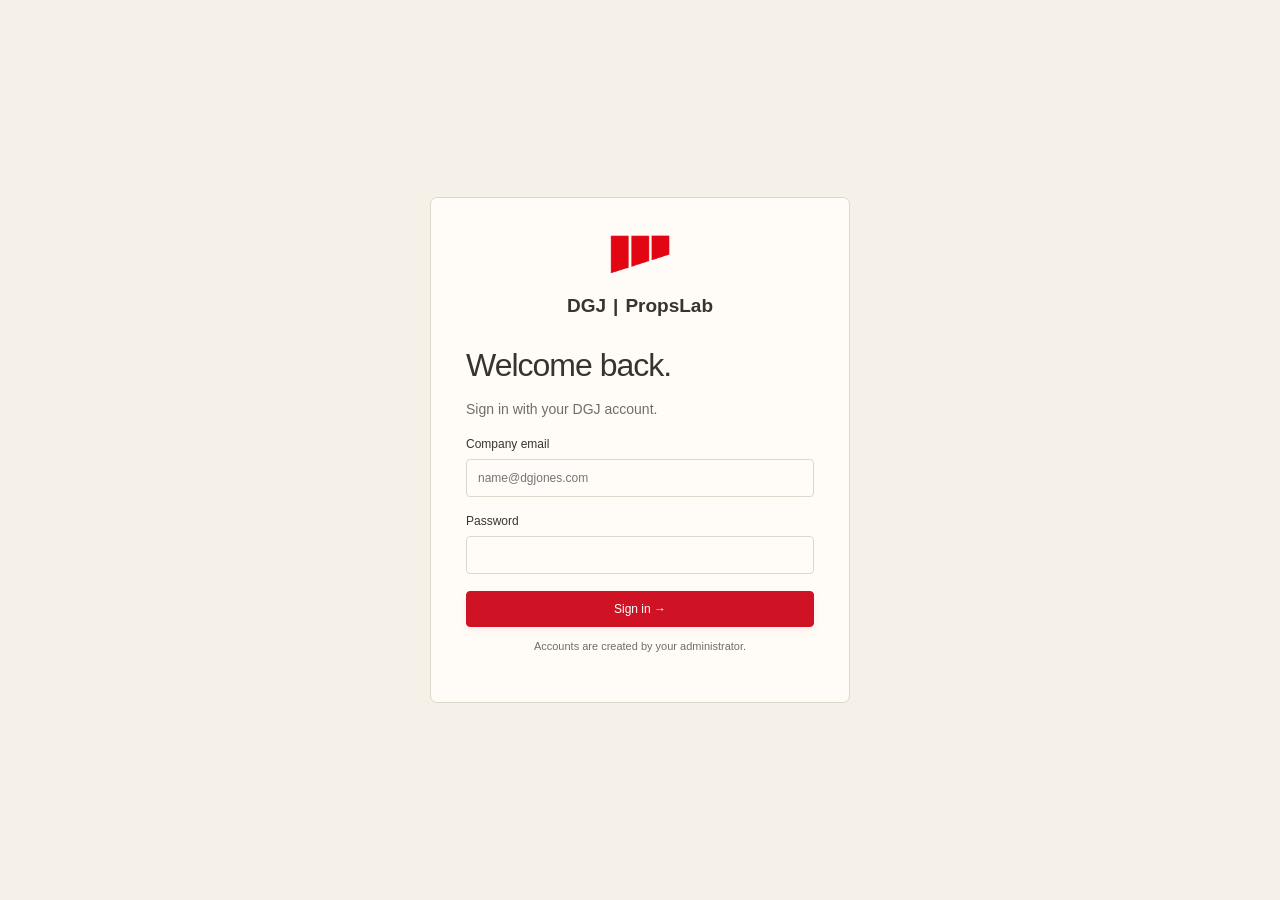
==== index.html @ 87fe44b6 "Add files via upload" ====
<!doctype html><html lang="en"><meta charset="utf-8"><meta name="description" content="PropsLab — DGJ proposal workspace interface prototype."><meta name="viewport" content="width=device-width,initial-scale=1"><link rel="icon" type="image/png" href="dgj-favicon.png?v=20261105"><title>PropsLab | DGJ Labs</title><link rel="stylesheet" href="style.css?v=20261115-r19">
<link rel="stylesheet" href="journey.css?v=20261115-r19">
<div id="auth"></div><div class="shell" hidden><aside class="sidebar"><div class="sidebar-logo"><img src="assets/dgj-emblem.png" alt="DG Jones & Partners"></div><div class="brand"><div class="brand-title"><b>DGJ</b><span class="brand-divider" aria-hidden="true">|</span><span>PropsLab</span></div></div><div class="navlabel">WORKSPACE</div><nav id="nav"></nav><div class="asidefoot"><div class="note">Built around your expertise.<br>Shaped for every opportunity.</div><div style="margin-top:25px"><span class="avatar"></span><br><small style="margin-left:46px">Proposal Manager</small></div></div></aside><div><header class="top"><span class="crumb">DGJ Labs <span style="padding:0 12px">/</span> <b id="crumb">Workspace</b></span><span class="prototype">INTERACTIVE PROTOTYPE <span class="pill" style="margin-left:15px">Sample workspace</span></span></header><main id="main"></main></div></div><dialog id="modal"></dialog><div class="toast" id="toast" role="status"></div>
<script src="app.js?v=20261115-r19"></script><script src="live.js?v=20261115-r19"></script><script src="workflow.js?v=20261115-r19"></script><script src="journey.js?v=20261115-r19"></script><script src="human-flow.js?v=20261115-r19"></script><script src="library-bd.js?v=20261115-r19"></script><script src="decisions.js?v=20261115-r19"></script><script src="flow-codes.js?v=20261115-r19"></script><script src="chat-files.js?v=20261115-r19"></script><script src="flow-layout.js?v=20261115-r19"></script><script src="workspace-r11.js?v=20261115-r19"></script><script src="dashboard-r13.js?v=20261115-r19"></script><script src="simplified-r14.js?v=20261115-r19"></script><script src="ai-connected.js?v=20261115-r19"></script></html>
---- style.css ----
:root{--red:#8c3036;--ink:#302d2a;--muted:#827c73;--paper:#f6f4ef;--line:#e6e1d8;--green:#487666}*{box-sizing:border-box}body{margin:0;font:14px Arial,sans-serif;color:var(--ink);background:var(--paper)}button,input,select,textarea{font:inherit}button{cursor:pointer;border:1px solid var(--line);background:white;color:inherit;border-radius:7px;padding:11px 16px}button:hover{border-color:var(--red)}button:focus-visible,input:focus-visible{outline:2px solid var(--red)}.primary{background:var(--red);color:white;border-color:var(--red)}.shell{display:grid;grid-template-columns:230px 1fr;min-height:100vh}aside{background:#ece8de;padding:30px 20px;display:flex;flex-direction:column;border-right:1px solid #ded8cc}.brand{font:italic 34px Georgia;color:var(--red);letter-spacing:-1.5px}.brand small{display:block;font:10px Arial;letter-spacing:3px;margin:10px 0 35px;color:#756c61}.navlabel{font-size:10px;letter-spacing:1.8px;color:var(--muted);margin:24px 12px 12px}nav button{display:block;border:0;background:transparent;width:100%;text-align:left;margin:4px 0;color:#6c665e;padding:13px 12px}nav button.active{background:#fffaf4;color:var(--red);font-weight:bold;box-shadow:0 2px 8px #302d2a05}.ico{display:inline-block;width:26px;font-size:17px}.asidefoot{margin-top:auto;padding:25px 10px 0;color:#786f64;font-size:12px}.avatar{display:inline-grid;place-items:center;border-radius:50%;width:34px;height:34px;background:#d9cebd;color:#655845;margin-right:8px}.top{height:76px;border-bottom:1px solid var(--line);display:flex;align-items:center;justify-content:space-between;padding:0 40px;background:#faf9f6}.crumb{color:var(--muted);font-size:12px}.pill{display:inline-block;padding:6px 9px;border-radius:5px;font-size:11px;background:#eee9de;color:#746854}.pill.green{background:#e6efe9;color:var(--green)}.pill.red{background:#f6e9e8;color:var(--red)}main{padding:35px 40px;max-width:1600px;margin:auto}.heading{display:flex;justify-content:space-between;align-items:center;margin-bottom:25px;gap:20px}h1{font:34px Georgia;margin:0 0 10px}h2{font:23px Georgia;margin:0 0 12px}h3{font-size:14px;margin:0 0 12px}p{line-height:1.6;color:var(--muted)}.eyebrow{font-size:10px;letter-spacing:2px;color:var(--red);font-weight:bold;margin-bottom:12px}.hero{background:#e9e2d4;display:flex;justify-content:space-between;align-items:center;padding:30px 35px;border-radius:10px;margin-bottom:25px;overflow:hidden}.hero h2{font-size:29px;max-width:460px}.hero p{margin-bottom:0;max-width:480px}.art{width:180px;height:135px;position:relative;transform:rotate(-9deg);margin:0 25px}.art:before,.art:after{content:'';position:absolute;background:#faf8f2;width:100px;height:130px;box-shadow:5px 6px 0 #d6cbbb;border-radius:3px;left:25px;top:0}.art:after{background:repeating-linear-gradient(#faf8f2 0 16px,#c8bfb0 17px 18px);transform:rotate(16deg);left:60px;top:15px;border:16px solid #faf8f2;border-top:25px solid var(--red)}.stats{display:grid;grid-template-columns:repeat(4,1fr);gap:16px;margin-bottom:28px}.card{background:#fff;border:1px solid var(--line);border-radius:9px;padding:23px}.stat span{font-size:12px;color:var(--muted)}.stat strong{display:block;font:32px Georgia;margin:12px 0 8px}.stat small{font-size:11px;color:var(--muted)}.row{display:flex;align-items:center;justify-content:space-between;gap:12px}.grid{display:grid;grid-template-columns:2fr 1fr;gap:23px}.muted{color:var(--muted)}.toolbar{display:flex;gap:10px;align-items:center;margin:20px 0}input,select,textarea{padding:11px;border:1px solid var(--line);border-radius:6px;background:white;color:var(--ink)}input[type=search]{min-width:240px}table{border-collapse:collapse;width:100%;text-align:left}th{font-size:10px;letter-spacing:1px;color:var(--muted);font-weight:normal;background:#faf9f6}td,th{padding:17px 13px;border-bottom:1px solid var(--line)}td{font-size:12px}td strong{display:block;font-size:13px;margin-bottom:5px}.link{border:0;background:none;padding:3px;color:var(--red)}.bar{height:5px;background:#eee9e2;border-radius:5px;margin-top:8px}.bar i{display:block;background:var(--red);height:100%;border-radius:5px}.deadline{border-bottom:1px solid var(--line);padding:18px 0}.date{font:24px Georgia;color:var(--red);float:left;margin-right:16px}.date small{display:block;font:9px Arial;letter-spacing:1px;margin-top:4px}.deadline strong{font-size:12px}.deadline p{font-size:11px;margin:5px 0}.steps{display:flex;gap:6px;margin:0 0 25px;flex-wrap:wrap}.steps button{font-size:11px;padding:10px 12px;background:transparent}.steps button.active{background:var(--red);color:white;border-color:var(--red)}.formgrid{display:grid;grid-template-columns:1fr 1fr;gap:22px}label{display:block;font-size:12px;margin-bottom:8px}label input,label select{width:100%;display:block;margin-top:9px}.bottom{display:flex;justify-content:space-between;margin-top:25px}.upload{padding:40px;text-align:center;border:1px dashed #bdb2a1;border-radius:8px;background:#faf8f3;margin:20px 0}.builder{display:grid;grid-template-columns:190px 1fr 260px;gap:16px}.sections button{width:100%;text-align:left;margin-bottom:7px;border:0;font-size:12px;background:transparent}.sections button.active{background:#f1e8df;color:var(--red)}textarea{width:100%;resize:vertical;line-height:1.9;min-height:360px;border:0;font:15px/1.9 Georgia}.note{padding:13px;background:#f7f3ec;border-radius:6px;font-size:12px;line-height:1.7;margin:12px 0}.check{display:flex;gap:10px;align-items:center;padding:16px 0;border-bottom:1px solid var(--line)}dialog{border:1px solid var(--line);border-radius:10px;max-width:620px;width:90%;padding:30px}dialog::backdrop{background:#302d2a65}.toast{position:fixed;left:50%;top:24px;transform:translateX(-50%);background:#302d2a;color:white;padding:14px 24px;border-radius:8px;z-index:10;display:none}.prototype{font-size:10px;color:#8a8176;letter-spacing:1px}.empty{padding:30px;text-align:center}.file{color:var(--red)}@media(max-width:1100px){.builder{grid-template-columns:160px 1fr}.builder>.card:last-child{grid-column:1/-1}.grid{grid-template-columns:1fr}.stats{gap:8px}.card{padding:18px}}@media(max-width:750px){.shell{grid-template-columns:1fr}aside{padding:16px;display:block}.brand small,.navlabel,.asidefoot{display:none}nav{display:flex;overflow:auto}nav button{white-space:nowrap;width:auto}.brand{font-size:26px}.top{padding:15px;height:auto}main{padding:23px 16px}.stats{grid-template-columns:1fr 1fr}.hero{padding:24px}.art{display:none}.heading{align-items:flex-start}h1{font-size:28px}.formgrid,.builder{grid-template-columns:1fr}.tablewrap{overflow:auto}.sections{display:flex;overflow:auto}.sections button{white-space:nowrap}.toolbar{flex-wrap:wrap}}
/* DGJ identity and shell matched to the supplied CRM frontend. */
:root{--red:#cf1224;--ink:#39332f;--muted:#746c64;--paper:#fffcf7;--line:#ded7cc;--ivory:#f5f1e9;--blush:#fae9e6}
body{background:var(--ivory);font:14px Arial,Helvetica,sans-serif;-webkit-font-smoothing:antialiased}
.shell{display:block}aside{position:fixed;width:174px;inset:0 auto 0 0;padding:0;background:var(--ivory);border-right:1px solid var(--line);z-index:2;overflow-y:auto}
.shell>div{margin-left:174px}.brand{font:22px Arial;letter-spacing:1px;color:var(--ink);padding:12px 18px 5px}.brand small{font:9px Arial;letter-spacing:1.5px;margin:7px 0 12px;color:var(--muted)}
.sidebar-logo{height:46px;min-height:46px;display:flex;justify-content:center;overflow:hidden;padding-top:6px}.sidebar-logo img{width:44px;height:44px;object-fit:contain}
.navlabel{margin:18px 20px 8px;font-size:9px}nav{padding:10px}nav button{font-size:14px;min-height:40px;padding:10px 12px;border-radius:4px;margin:4px 0;color:#5b574d;display:flex;align-items:center;gap:10px}nav button.active{background:var(--blush);color:var(--red);box-shadow:inset 3px 0 var(--red)}.ico{width:22px;flex-shrink:0}.ico svg{display:block;width:21px;height:21px;fill:none;stroke:currentColor;stroke-width:1.7;stroke-linecap:round;stroke-linejoin:round}
.asidefoot{padding:16px 14px 22px;font-size:11px}.asidefoot .note{padding:10px 5px;background:none;font:italic 17px/1.4 Georgia;color:#8e887c}.asidefoot small{margin-left:0!important;display:block;margin-top:5px}.avatar{background:#666257;color:white;width:30px;height:30px;font-size:11px}
.top{height:52px;padding:0 20px;background:var(--ivory)}main{padding:25px 20px 44px;max-width:none;margin:0}h1{font:400 32px/1.15 Georgia;letter-spacing:-1px}h2,h3{font-family:Arial,Helvetica,sans-serif;font-weight:600;letter-spacing:-.3px}h2{font-size:18px}.heading{margin-bottom:20px}.heading p{font-size:13px}.eyebrow{font-size:9px;letter-spacing:1.5px}.card{background:var(--paper);border-color:var(--line);border-radius:4px;padding:18px}.hero{background:#eee9df;padding:22px 26px;border-radius:4px;margin-bottom:18px}.hero h2{font:28px/1.2 Georgia}.hero p{font-size:12px}.art{height:105px;transform:scale(.8) rotate(-9deg)}.stats{gap:14px;margin-bottom:18px}.stat strong{font:bold 26px Georgia;margin:8px 0}.stat{padding:15px}.stat span{font-size:12px}.stat small{font-size:10px}.grid{gap:14px}button,input,select{border-radius:4px;font-size:12px}button{padding:10px 14px}.primary{background:var(--red);box-shadow:0 3px 9px #cf122412}.primary:hover{background:#af0c1d}input,select,textarea{background:var(--paper)}th{background:#eee9df}td,th{padding:14px 11px}.pill{border-radius:3px}.note{background:#f3eee5}.steps{gap:5px}.steps button{font-size:10px;border-radius:4px;padding:10px}.sections button.active{background:var(--blush)}.bar i{background:var(--red)}.link{color:#af0c1d}.toast{background:#605b55}.upload{background:#faf7f1}.prototype{font-size:9px}.hero .eyebrow{color:var(--red)}
@media(max-width:1100px){.grid{grid-template-columns:1fr}.builder{grid-template-columns:160px 1fr}.builder>.card:last-child{grid-column:1/-1}}
@media(max-width:750px){aside{width:62px;padding:0}.shell>div{margin-left:62px}.brand,.navlabel,.asidefoot{display:none}.sidebar-logo{height:60px;padding-top:8px}nav{display:block;overflow:visible;padding:5px}nav button{font-size:0;width:100%;padding:11px;gap:0;min-height:42px}nav .ico{font-size:18px}.top{padding:10px;height:auto;min-height:52px}.prototype{font-size:8px}.prototype .pill{display:none}main{padding:20px 10px}.stats{grid-template-columns:1fr 1fr}.heading{gap:10px}.heading h1{font-size:26px}.hero{padding:20px}.builder{grid-template-columns:1fr}.builder>.card:last-child{grid-column:auto}.sections{display:flex}.sections h3{display:none}.sections button{width:auto}.formgrid{grid-template-columns:1fr}.grid{grid-template-columns:1fr}}
td:first-child>.link{display:block;text-align:left;margin-bottom:5px}.card{min-width:0}.steps button{white-space:nowrap}

/* PropsLab wordmark */
.brand{padding:12px 10px 5px;letter-spacing:0}.brand-divider{color:#a49b90;font-weight:400}.brand small{text-align:center;font-size:8px;letter-spacing:1.15px;margin-top:9px}

/* CRM header match: crop only the secondary DGJ lettering from the existing emblem. */
.sidebar-logo{height:52px;min-height:52px;padding:8px 0 0;display:block;text-align:center;overflow:hidden}
.sidebar-logo img{display:inline-block;width:64px;height:auto;max-width:none;object-fit:contain;clip-path:inset(0 0 29% 0)}
.brand{padding:10px 7px 5px}.brand-divider{font-size:21px;color:#9c968b}.brand small{font:8px/1.4 Arial;letter-spacing:1.1px;margin:8px 0 12px}
@media(max-width:750px){.sidebar-logo{height:48px;min-height:48px;padding-top:8px}.sidebar-logo img{width:46px}}

/* Explicit AI entry points in the shared DGJ visual system. */
.heading-actions{display:flex;align-items:center;gap:12px;flex-wrap:wrap}.ai-button{white-space:nowrap;font-weight:600}.ai-context{display:flex;align-items:center;justify-content:space-between;gap:16px;background:#fae9e6;border:1px solid #e9c8c4;border-radius:4px;padding:13px 16px;margin:0 0 20px}.ai-context>div{display:flex;align-items:center;gap:16px}.ai-context b{color:var(--red);white-space:nowrap;font-size:13px}.ai-context span{font-size:12px;color:var(--muted)}.ai-outline{background:var(--paper);border-color:#d7aaa5;color:#af0c1d;white-space:nowrap}.ai-status{display:inline-block;font-size:10px;color:#8a6529;background:#fbf0dc;border-radius:4px;padding:6px 9px}.ai-inline-actions{display:grid;gap:8px;margin:18px 0}.ai-inline-actions button{text-align:left;color:#af0c1d;background:#faf1ec;font-size:12px}.ai-task-grid{display:grid;grid-template-columns:repeat(3,minmax(0,1fr));gap:14px;margin:20px 0}.ai-task{display:flex;flex-direction:column;align-items:flex-start;text-align:left;gap:12px;background:var(--paper);border:1px solid var(--line);padding:22px;border-radius:4px}.ai-task-icon{display:grid;place-items:center;width:35px;height:35px;background:var(--blush);color:var(--red);font-size:23px;border-radius:5px}.ai-task strong{font-size:14px}.ai-task>span:not(.ai-task-icon){font-size:12px;line-height:1.7;color:var(--muted)}.ai-task small{color:var(--red);font-size:11px;margin-top:auto}.ai-dialog{max-width:850px;max-height:88vh;overflow:auto}.ai-dialog .ai-task-grid{grid-template-columns:repeat(2,minmax(0,1fr))}.ai-dialog .row{align-items:flex-start}.ai-details{padding:20px 0}.ai-details h3{margin:12px 0 5px}.ai-details p{font-size:13px;margin:0 0 18px}.ai-welcome{margin-bottom:20px}button:disabled{opacity:.55;cursor:not-allowed}@media(max-width:900px){.ai-task-grid{grid-template-columns:repeat(2,minmax(0,1fr))}.ai-context,.ai-context>div{align-items:flex-start;flex-direction:column;gap:10px}}@media(max-width:550px){.ai-task-grid,.ai-dialog .ai-task-grid{grid-template-columns:1fr}.heading-actions{gap:8px}.ai-context .ai-outline{white-space:normal;text-align:left}}

.settings-card{max-width:950px}.settings-card .check{justify-content:space-between}.settings-card .check p{font-size:12px;margin:7px 0}.sidebar nav button{font-size:12px;gap:9px}.sidebar .asidefoot{padding-top:10px}.sidebar .asidefoot .note{font-size:15px}@media(max-width:750px){.sidebar nav button{font-size:0}.settings-card .check{align-items:flex-start;flex-wrap:wrap}}

[hidden]{display:none!important}#auth{min-height:100vh;display:grid;place-items:center;padding:25px}.login-card{width:420px;max-width:100%;padding:35px;background:var(--paper);border:1px solid var(--line);border-radius:7px}.login-card h1{margin-top:30px}.login-card label{margin:17px 0}.login-card input{width:100%;margin-top:8px}.login-card .full{width:100%}.login-emblem{height:47px;overflow:hidden;text-align:center;margin:0 0 15px}.login-emblem img{width:64px;clip-path:inset(0 0 29% 0)}.login-note{font-size:11px;text-align:center}.form-error{color:#b00;font-size:12px}.account-live{display:flex;gap:9px;align-items:center;margin-top:18px}.account-live small{margin:5px 0 0!important}.account-live b{font-size:12px}.signout{width:100%;text-align:left;margin-top:15px;background:#fae9e6;color:#af0c1d;border:0}.compact-area{font:14px/1.7 Arial;min-height:120px;border:1px solid var(--line);margin-top:9px}.member-picker{max-height:280px;overflow:auto;border:1px solid var(--line);padding:12px;margin:12px 0}.member-picker input[type=search]{position:sticky;top:0;min-width:0;width:100%}.member-choice input,.check input[type=checkbox]{width:auto;margin:0;flex-shrink:0}.settings-card label{margin-bottom:15px}.settings-card label input{display:block;margin-top:8px;width:100%}.card textarea[readonly],input[readonly]{background:#f5f1e9}.formgrid select{width:100%;margin-top:9px}dialog form>label{margin:15px 0}dialog form>label input,dialog form>label select{width:100%;margin-top:8px}.ai-context{margin-top:12px}
.workflow-banner{display:flex;align-items:center;justify-content:space-between;gap:24px;background:#ede8de;border:1px solid #dfd6c9;border-left:4px solid #e60012;padding:24px 28px;margin:0 0 24px;border-radius:10px}.workflow-banner h2{font-size:28px;margin:8px 0}.workflow-banner p{margin:0}.lifecycle-steps{flex-wrap:wrap;gap:6px}.lifecycle-steps button{font-size:12px;padding:10px}.scope-list{margin:20px 0}.scope-item{display:grid;grid-template-columns:2fr 1fr 1fr 1.5fr;gap:15px;align-items:start;border-bottom:1px solid #e5dfd6;padding:18px 0}.scope-item small,.gate small,td small{display:block;margin-top:7px;color:#756f66}.scope-item label{font-size:11px}.scope-item b{font-size:13px;line-height:1.5}.gate{padding:20px;border:1px solid #e2dbd2;border-radius:10px;margin:16px 0;background:#faf8f4}.gate.done{border-left:3px solid #3b7961}.gate button{margin-top:14px}details{border-bottom:1px solid #e5dfd6;padding:14px 0}summary{cursor:pointer;font-weight:600}td input,td select{min-width:140px}label textarea{width:100%}@media(max-width:1000px){.scope-item{grid-template-columns:1fr 1fr}.workflow-banner{align-items:flex-start;flex-direction:column}}@media(max-width:600px){.scope-item{grid-template-columns:1fr}.workflow-banner h2{font-size:23px}.lifecycle-steps{max-height:180px;overflow:auto}}

/* Shared DGJ wordmark: match TenderLab's 19px Arial bold lockup. */




/* Single shared wordmark definition for sidebar and authentication. */
.sidebar .brand-title,.login-card .brand-title{display:flex;align-items:center;justify-content:center;gap:7px;white-space:nowrap;font-family:Arial,Helvetica,sans-serif!important;font-size:19px!important;font-style:normal!important;font-weight:700!important;line-height:1.15!important;letter-spacing:0!important;color:#39332f}
.sidebar .brand-title b,.sidebar .brand-title>span:last-child,.login-card .brand-title b,.login-card .brand-title>span:last-child{font:inherit!important;letter-spacing:0!important}
.sidebar .brand-title .brand-divider,.login-card .brand-title .brand-divider{font-family:Arial,Helvetica,sans-serif;font-size:19px;font-style:normal;font-weight:700;line-height:1.15;color:#39332f}

.sidebar-brand-footer{margin-top:24px;padding-top:14px;border-top:1px solid var(--line);text-align:center;color:var(--muted);font:400 8px/1.6 Arial,Helvetica,sans-serif;letter-spacing:1.1px}.sidebar-brand-footer>div+div{margin-top:4px}
---- journey.css ----
.journey-hero{display:flex;justify-content:space-between;align-items:center;gap:30px;background:#eae4d8;border:1px solid #ddd3c4;border-left:4px solid #cf1224;border-radius:12px;padding:30px;margin:20px 0}.journey-hero h2{font-size:32px;margin:10px 0}.journey-hero>span{font-size:70px;color:#cf1224}.phase-summary{display:grid;grid-template-columns:repeat(3,1fr);gap:16px;margin:24px 0}.phase-summary small{font-size:10px;letter-spacing:1.5px;color:#a00}.phase-summary h3{margin:14px 0}.phase-summary strong{font-size:28px}.maintenance-teaser{display:flex;justify-content:space-between;align-items:center;gap:15px;margin-top:20px}.start-options{display:grid;grid-template-columns:1fr 1fr;gap:18px;margin-bottom:28px}.start-options label{display:grid;grid-template-columns:22px 1fr;gap:8px;padding:24px;border:1px solid var(--line);border-radius:10px;cursor:pointer}.start-options label:has(input:checked){border-color:#cf1224;background:#fff7f3}.start-options input{grid-row:span 2;width:auto}.start-options span{font-size:12px;color:var(--muted);line-height:1.6}.journey-phases{display:grid;grid-template-columns:repeat(3,minmax(0,1fr));gap:12px;margin:20px 0}.journey-phases>button{display:grid;grid-template-columns:35px 1fr;gap:5px;text-align:left;padding:18px}.journey-phases>button>span{grid-row:span 2;font-size:23px;color:#b2a89a}.journey-phases small{font-size:10px;color:var(--muted)}.journey-phases>button.active{background:#fff7f2;border-color:#cf1224}.journey-grid{display:grid;grid-template-columns:175px minmax(0,1fr) 300px;gap:16px;align-items:start}.journey-grid.without-companion{grid-template-columns:175px minmax(0,1fr)}.task-nav{padding:12px 4px;position:sticky;top:12px;max-height:85vh;overflow:auto}.task-nav>button{border:0;background:none;width:100%;display:flex;gap:10px;text-align:left;padding:12px 8px;font-size:12px;line-height:1.5}.task-nav small{display:block;font-size:9px;color:var(--muted);margin-top:3px}.task-nav>button.active{background:#fff1ed;border-radius:6px;color:#ad0f1e}.task-heading{padding:20px 0}.task-heading h2{margin-bottom:14px}.task-work{min-width:0}.task-work>.card,.task-work>.grid,.task-work>.builder{margin-bottom:18px}.task-work .grid,.task-work .builder{display:grid;grid-template-columns:1fr}.task-work .builder .sections{display:flex;flex-wrap:wrap;gap:5px}.task-work .sections h3{width:100%}.task-work .sections button{width:auto}.task-actions{display:flex;flex-wrap:wrap;gap:10px;align-items:center}.task-actions>p{width:100%;overflow-wrap:anywhere}.companion{position:sticky;top:12px;border:1px solid #e1d6c8;border-radius:12px;background:#fffcf7;overflow:hidden;min-width:0}.companion-head{display:flex;justify-content:space-between;align-items:center;padding:18px 15px 8px}.companion-head .eyebrow{font-size:8px}.companion-head h3{margin:0}.companion-head button{border:0;background:none;font-size:20px;padding:0}.companion-context{padding:0 15px;font-size:11px;line-height:1.6}.companion-tabs{display:flex;gap:4px;padding:8px}.companion-tabs button{font-size:11px;padding:9px 7px;background:none;border:0}.companion-tabs .active{background:#f3e9df;color:#ad0f1e}.message-list{max-height:360px;overflow:auto;padding:10px}.message{padding:12px;border-radius:9px;background:#f3eee7;font-size:12px;margin-bottom:10px;overflow-wrap:anywhere;line-height:1.7}.message.user{background:#fae5e0;margin-left:16px}.message.assistant{border-left:2px solid #cf1224;background:#fff}.message div{white-space:pre-wrap}.message small{display:block;font-size:9px;color:var(--muted);margin-bottom:6px}.companion-empty{padding:15px;font-size:12px}.companion>.muted{display:block;padding:0 15px;font-size:9px;line-height:1.5}.chat-label{display:block;padding:10px 15px 0;font-size:10px}.chat-label textarea{min-height:90px;max-height:180px;border:1px solid var(--line);font:12px/1.6 Arial;padding:10px;margin-top:5px}.companion-actions{display:flex;gap:8px;padding:8px 15px}.companion-actions button{font-size:11px;flex:1;padding:10px}.companion-disclosure{font-size:9px;padding:0 15px 10px;line-height:1.6}#modal .tablewrap{max-height:60vh;overflow:auto}#modal:has(.tablewrap){max-width:1000px}td small{display:block;margin-top:6px}td p{font-size:11px;margin:5px 0}.scope-item{grid-template-columns:1fr 1fr}.scope-item>div{grid-column:1/-1}.tablewrap{overflow:auto}@media(max-width:1250px){.journey-grid{grid-template-columns:160px minmax(0,1fr)}.companion{position:fixed;right:16px;top:90px;width:320px;max-height:calc(100vh - 110px);overflow:auto;box-shadow:0 15px 70px #40302444;z-index:6}.message-list{max-height:30vh}}@media(max-width:750px){.phase-summary{grid-template-columns:1fr}.journey-phases>button{padding:10px;grid-template-columns:1fr}.journey-phases>button>span{font-size:15px}.journey-phases b{font-size:11px}.journey-grid,.journey-grid.without-companion{grid-template-columns:1fr}.task-nav{position:static;display:flex;flex-wrap:nowrap;max-height:120px;overflow:auto}.task-nav .eyebrow{display:none}.task-nav>button{min-width:140px}.start-options{grid-template-columns:1fr}.companion{width:min(320px,calc(100vw - 85px));right:10px}.journey-hero{padding:20px}.journey-hero h2{font-size:25px}.journey-hero>span{display:none}.maintenance-teaser{align-items:flex-start;flex-direction:column}}

.round-bar{display:flex;justify-content:space-between;align-items:center;gap:14px;margin-bottom:24px}.round-bar button{font-size:11px;margin:3px}.round-bar .active{border-color:#cf1224;color:#b10c1e}.reject-button{color:#b10c1e}.phase-documents{margin-bottom:16px}.phase-documents button{font-size:11px;margin:4px}.phase-documents p{font-size:12px}.output-review{margin-top:10px;border-top:1px solid #e6d7c9;padding-top:10px}.output-review b{font-size:10px}.output-review button{font-size:10px;margin-top:7px}.round-bar+.heading{margin-top:10px}@media(max-width:750px){.round-bar{align-items:flex-start;flex-direction:column}}

.library-main-cards{display:grid;grid-template-columns:repeat(3,minmax(0,1fr));gap:20px}.library-main-card{text-align:left;min-height:220px;width:100%;display:flex;flex-direction:column;align-items:stretch;cursor:pointer}.library-main-card h2{font-size:22px;margin:20px 0 10px}.library-main-card p{color:var(--muted,#776f64);line-height:1.6;flex:1}.library-main-card>div{border-top:1px solid #e2d9cd;padding-top:16px}.library-main-card>div span{float:right;color:#d00920}.library-main-card:hover{border-color:#d00920;box-shadow:0 5px 20px #302d2910}@media(max-width:1000px){.library-main-cards{grid-template-columns:repeat(2,minmax(0,1fr))}}@media(max-width:600px){.library-main-cards{grid-template-columns:1fr}}

.decision-panel{border-top:3px solid #d00920}.decision-panel h2{margin:10px 0 20px}.decision-panel select{max-width:520px}.decision-panel fieldset{min-width:0}

.source-code-strip{margin-bottom:20px;padding:14px 0;border-bottom:1px solid #e3dcd1;font-size:13px}.source-code-refs{display:grid;gap:8px;margin:12px 0;color:#746c61}.source-code-refs small{margin-right:6px}.source-code-strip>button{margin-top:10px}

.chat-attachments{border-top:1px solid #ded5c8;padding:12px 0;margin-top:12px}.chat-file,.chat-library-choice{border:1px solid #ded5c8;background:#fffcf6;border-radius:8px;padding:10px;margin:8px 0;overflow-wrap:anywhere}.chat-file small,.chat-library-choice small{display:block;color:#786f63;margin:5px 0}.chat-library-choice{display:flex;flex-wrap:wrap;gap:8px;align-items:center}.chat-library-choice small{flex:1}
/* Readable three-phase maps and per-step ownership */
.flow-dialog{width:min(96vw,1700px);max-width:96vw;max-height:94vh;padding:24px}.flow-toolbar{display:flex;justify-content:space-between;gap:16px;align-items:center;position:sticky;top:0;background:#fffcf6;z-index:5;padding:8px 0}.flow-toolbar>div{display:flex;align-items:center;gap:10px}.flow-dialog-grid{display:grid;grid-template-columns:minmax(0,1fr);gap:20px}.flow-dialog-grid.with-assignment{grid-template-columns:minmax(0,1fr) 310px}.flow-scroll{overflow:auto;max-height:65vh;border:1px solid #dfd7ca;background:#f5f3ed;border-radius:10px}.flow-plane{position:relative;transform-origin:top left}.flow-connectors{position:absolute;inset:0;pointer-events:none}.flow-connectors>path{fill:none;stroke:#9b9287;stroke-width:2}.flow-connectors>path.feedback{stroke:#ce1430;stroke-dasharray:8 5}.flow-connectors text{font:600 13px Arial;fill:#675c4e;paint-order:stroke;stroke:#f5f3ed;stroke-width:5;stroke-linejoin:round;text-anchor:middle}.flow-connectors .feedback-label{fill:#ce1430}.flow-node{position:absolute;width:290px;height:130px;display:flex;flex-direction:column;align-items:center;justify-content:center;gap:8px;margin:0;padding:15px 20px;border:2px solid #d0c5b6;border-radius:8px;white-space:normal;line-height:1.35;text-align:center;box-shadow:0 3px 8px #302d2910;opacity:1!important;color:#332d29!important;font:15px/1.35 Arial!important}.flow-node b{font-size:19px}.flow-node span{display:block}.flow-node small{font-size:13px;font-weight:700}.flow-node.action{background:#dceffc;border-color:#70a6d5}.flow-node.io{background:#eae8e3;border-color:#b6b0a7}.flow-node.decision{background:#ebe1fb;border-color:#9770c8;clip-path:polygon(50% 0,100% 50%,50% 100%,0 50%);height:155px;padding:20px 48px}.flow-node.terminal{background:#ddefdf;border-color:#79a285;border-radius:70px}.flow-node.assigned{box-shadow:0 0 0 3px #5e8069}.flow-node.selected{outline:5px solid #d00920;outline-offset:4px}.flow-node:not(:disabled){cursor:pointer}.flow-node:not(:disabled):hover{filter:brightness(.96)}.flow-assignment-panel{background:#fffcf6;border:1px solid #e3dace;border-radius:10px;padding:18px;max-height:65vh;overflow:auto}.flow-user-list{max-height:260px;overflow:auto}.flow-user-list label{display:flex;gap:10px;align-items:center;padding:10px 0;border-bottom:1px solid #e8dfd2}.flow-user-list input[type=radio]{width:auto}.flow-user-list small{display:block;color:#73695e}.flow-legend{display:flex;flex-wrap:wrap;gap:20px;padding:20px 0;font-size:13px}.flow-legend>span{display:flex;gap:7px;align-items:center}.flow-legend i{width:20px;height:14px;display:inline-block;border:1px solid #bbb}.flow-legend i.action{background:#dceffc}.flow-legend i.io{background:#eae8e3}.flow-legend i.decision{background:#ebe1fb;transform:rotate(45deg);width:14px}.flow-legend i.terminal{background:#ddefdf;border-radius:10px}.flow-legend .return-key{color:#ce1430}.companion-scope{margin:12px 0;line-height:1.6;font-size:12px}.project-recorded-events{font-size:12px;padding:14px 0;border-top:1px solid #e1d7ca}@media(max-width:900px){.flow-dialog-grid.with-assignment{grid-template-columns:1fr}.flow-assignment-panel{max-height:45vh}.flow-scroll{max-height:55vh}}

.step-owner-line{display:flex;align-items:center;gap:10px;padding:10px 0;color:#6d6256;font-size:13px}.step-owner-line button{margin-left:auto}.flow-node.decision.selected{filter:drop-shadow(0 0 5px #d00920)}

/* r12: keep the assignment card inside the map grid, independent of the site sidebar. */
.flow-dialog{margin:auto;box-sizing:border-box;overflow:auto}.flow-dialog-grid{width:100%;min-width:0;align-items:start}.flow-dialog-grid.with-assignment{grid-template-columns:minmax(0,1fr) minmax(290px,340px)}.flow-dialog-grid>.flow-scroll{min-width:0;width:100%}.flow-dialog .flow-assignment-panel{position:static;inset:auto;z-index:auto;width:100%;min-width:0;height:auto;max-height:65vh;margin:0;display:block;overflow:auto;border:1px solid #e3dace;padding:18px;box-sizing:border-box}.flow-assignment-panel h3,.flow-assignment-panel p,.flow-user-list small{overflow-wrap:anywhere}.flow-assignment-panel input[type=search]{width:100%;min-width:0}.flow-assignment-panel .flow-user-option>span{min-width:0}.flow-assignment-panel form>button{width:100%}@media(max-width:900px){.flow-dialog-grid.with-assignment{grid-template-columns:minmax(0,1fr)}.flow-dialog .flow-assignment-panel{max-height:45vh}.flow-toolbar{flex-wrap:wrap}}
/* R13: consistent Avenir Next typography, section shortcuts and reference/report views. */
:root{--propslab-font:'Avenir Next','Avenir',Arial,sans-serif}
body,button,input,select,textarea,h1,h2,h3,h4,.brand-title,.flow-node{font-family:var(--propslab-font)}
.brand-title,.brand-title b,.brand-title .brand-divider{font-weight:600}
.library-main-card{text-align:left;cursor:default;display:flex;flex-direction:column;align-items:stretch}
.library-heading-link{border:0;background:none;padding:0;text-align:left;font:inherit;color:inherit}
.library-shortcuts{padding-left:20px;margin:0 0 22px;flex:1}
.library-shortcuts li{padding:4px 0;color:var(--red,#ce1430)}
.library-shortcuts button{border:0;background:none;text-align:left;padding:3px 0;font-weight:400;text-decoration:underline;text-underline-offset:3px;color:inherit;line-height:1.5}
.home-tabs{margin-bottom:24px}.workflow-source-scroll{max-width:100%;max-height:78vh;overflow:auto;background:#fff;border:1px solid #ded7cd;border-radius:8px;margin-top:18px}
.workflow-source-scroll img{display:block;width:2000px;max-width:none;height:auto}
.source-sheet-tools{display:flex;align-items:center;gap:20px;flex-wrap:wrap}.source-sheet-tools span{font-size:12px;color:#70675d}
.project-code{display:block;font-size:11px;letter-spacing:.04em;margin-top:5px;overflow-wrap:anywhere}

.sidebar .brand-title,.login-card .brand-title,.sidebar .brand-title .brand-divider,.login-card .brand-title .brand-divider{font-family:var(--propslab-font)!important;font-weight:700!important}
.hero h2,.stat strong{font-family:var(--propslab-font)}

@font-face{font-family:'Avenir Next';src:local('AvenirNext-Regular'),local('Avenir Next Regular');font-weight:400;font-display:swap}
@font-face{font-family:'Avenir Next';src:local('AvenirNext-DemiBold'),local('Avenir Next Demi Bold');font-weight:600;font-display:swap}
@font-face{font-family:'Avenir Next';src:local('AvenirNext-Bold'),local('Avenir Next Bold');font-weight:700;font-display:swap}
/* R14: outcome-based steps, progressive disclosure and direction-aware registers. */
.source-mapping{font-size:11px;margin-top:14px;color:#756b60}.source-mapping summary{cursor:pointer}
.simple-confirm-actions{display:flex;gap:10px;flex-wrap:wrap}.simple-confirm-actions button{min-width:110px}
.task-work>details{margin:16px 0}.task-work>details>summary{font-weight:600;padding:15px;background:#eee8df;border-radius:5px;cursor:pointer}
.document-kind-section{margin-top:28px}.document-kind-section h3{display:flex;align-items:center;gap:10px}
.document-report-counts{display:flex;gap:10px;flex-wrap:wrap;margin:15px 0}
.simplified-map{display:grid;grid-template-columns:repeat(auto-fit,minmax(170px,1fr));gap:12px;margin:16px 0 26px}.simplified-map>div{border:1px solid #ddd4c8;border-top:3px solid #ce1430;border-radius:6px;padding:15px;display:flex;flex-direction:column;gap:8px;background:#faf7f1}.simplified-map span{font-size:10px;color:#ce1430}.simplified-map small{color:#73695f;line-height:1.5}

.milestone-action{display:inline-flex;flex-direction:column;gap:6px;margin:4px 8px 4px 0;vertical-align:top;max-width:260px}.milestone-action small{font-size:11px;line-height:1.5;color:#776b61}
.ai-action-picker{display:grid;gap:10px;padding:12px 16px;border-top:1px solid var(--line,#ded5c8)}
.ai-action-picker label{display:grid;gap:6px}.ai-action-picker select{width:100%;min-width:0;padding:9px;background:#fffdf8;border:1px solid #ded5c8;border-radius:4px;font:inherit}.ai-action-picker .ai-search-toggle{display:flex;align-items:center;gap:8px}.ai-action-picker input[type=checkbox]{width:auto}.ai-action-picker small{font-size:11px;line-height:1.6}
.message>div{white-space:pre-wrap;overflow-wrap:anywhere}
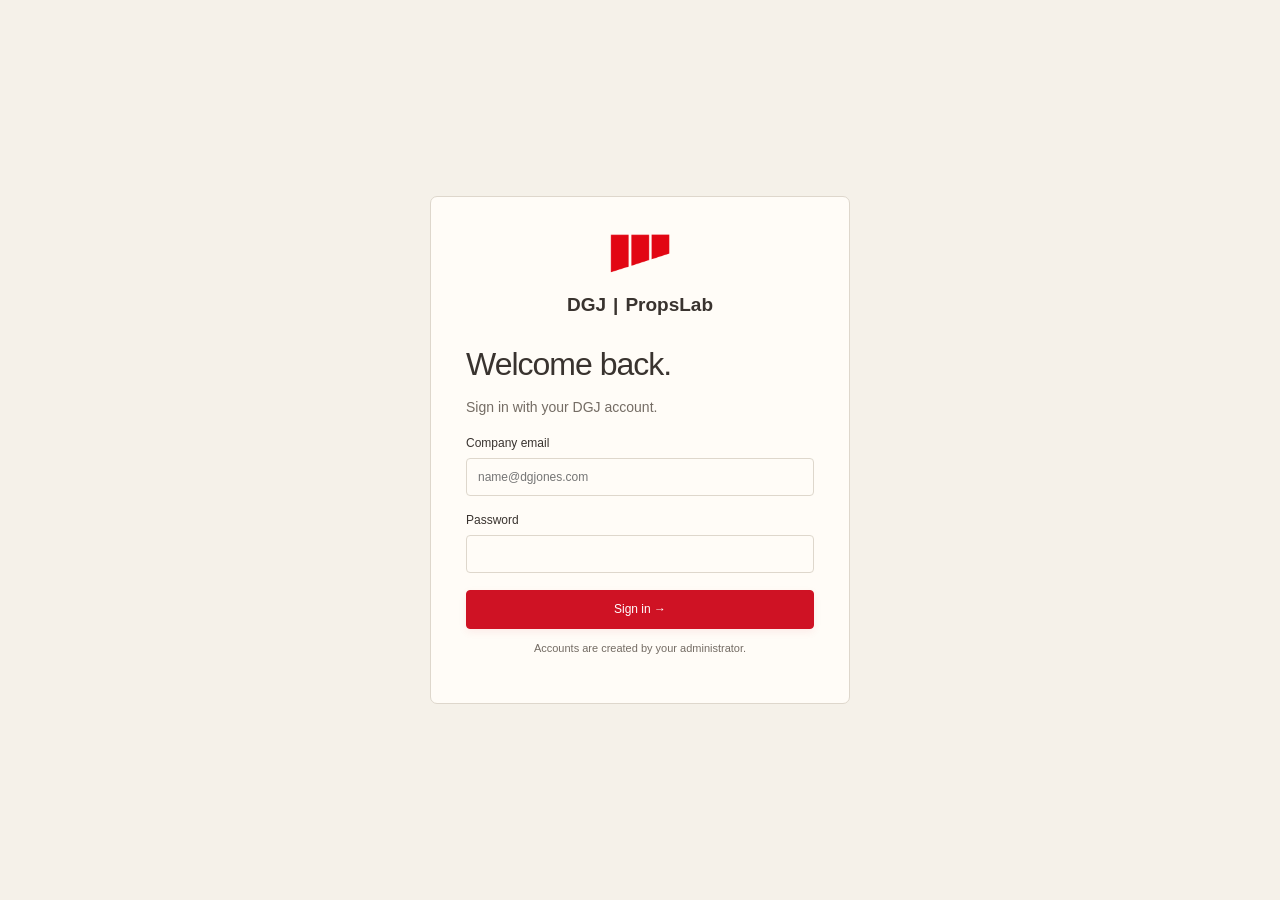
==== commit 203c5041: "Add files via upload" ====
--- a/index.html
+++ b/index.html
@@ -1,4 +1,5 @@
-<!doctype html><html lang="en"><meta charset="utf-8"><meta name="description" content="PropsLab — DGJ proposal workspace interface prototype."><meta name="viewport" content="width=device-width,initial-scale=1"><link rel="icon" type="image/png" href="dgj-favicon.png?v=20261105"><title>PropsLab | DGJ Labs</title><link rel="stylesheet" href="style.css?v=20261115-r19">
-<link rel="stylesheet" href="journey.css?v=20261115-r19">
+<!doctype html><html lang="en"><meta charset="utf-8"><meta name="description" content="PropsLab — DGJ proposal workspace interface prototype."><meta name="viewport" content="width=device-width,initial-scale=1"><link rel="icon" type="image/png" href="dgj-favicon.png?v=20261105"><title>PropsLab | DGJ Labs</title><link rel="stylesheet" href="style.css?v=20261117-r26">
+<link rel="stylesheet" href="journey.css?v=20261117-r26">
+<link rel="stylesheet" href="controls.css?v=20261117-r26">
 <div id="auth"></div><div class="shell" hidden><aside class="sidebar"><div class="sidebar-logo"><img src="assets/dgj-emblem.png" alt="DG Jones & Partners"></div><div class="brand"><div class="brand-title"><b>DGJ</b><span class="brand-divider" aria-hidden="true">|</span><span>PropsLab</span></div></div><div class="navlabel">WORKSPACE</div><nav id="nav"></nav><div class="asidefoot"><div class="note">Built around your expertise.<br>Shaped for every opportunity.</div><div style="margin-top:25px"><span class="avatar"></span><br><small style="margin-left:46px">Proposal Manager</small></div></div></aside><div><header class="top"><span class="crumb">DGJ Labs <span style="padding:0 12px">/</span> <b id="crumb">Workspace</b></span><span class="prototype">INTERACTIVE PROTOTYPE <span class="pill" style="margin-left:15px">Sample workspace</span></span></header><main id="main"></main></div></div><dialog id="modal"></dialog><div class="toast" id="toast" role="status"></div>
-<script src="app.js?v=20261115-r19"></script><script src="live.js?v=20261115-r19"></script><script src="workflow.js?v=20261115-r19"></script><script src="journey.js?v=20261115-r19"></script><script src="human-flow.js?v=20261115-r19"></script><script src="library-bd.js?v=20261115-r19"></script><script src="decisions.js?v=20261115-r19"></script><script src="flow-codes.js?v=20261115-r19"></script><script src="chat-files.js?v=20261115-r19"></script><script src="flow-layout.js?v=20261115-r19"></script><script src="workspace-r11.js?v=20261115-r19"></script><script src="dashboard-r13.js?v=20261115-r19"></script><script src="simplified-r14.js?v=20261115-r19"></script><script src="ai-connected.js?v=20261115-r19"></script></html>
+<script src="app.js?v=20261117-r26"></script><script src="live.js?v=20261117-r26"></script><script src="workflow.js?v=20261117-r26"></script><script src="journey.js?v=20261117-r26"></script><script src="human-flow.js?v=20261117-r26"></script><script src="library-bd.js?v=20261117-r26"></script><script src="decisions.js?v=20261117-r26"></script><script src="flow-codes.js?v=20261117-r26"></script><script src="chat-files.js?v=20261117-r26"></script><script src="flow-layout.js?v=20261117-r26"></script><script src="workspace-r11.js?v=20261117-r26"></script><script src="dashboard-r13.js?v=20261117-r26"></script><script src="simplified-r14.js?v=20261117-r26"></script><script src="ai-connected.js?v=20261117-r26"></script><script src="library-files.js?v=20261117-r26"></script><script src="companion-clean.js?v=20261117-r26"></script><script src="ai-presentation.js?v=20261117-r26"></script></html>
--- a/journey.css
+++ b/journey.css
@@ -48,3 +48,17 @@
 .ai-action-picker{display:grid;gap:10px;padding:12px 16px;border-top:1px solid var(--line,#ded5c8)}
 .ai-action-picker label{display:grid;gap:6px}.ai-action-picker select{width:100%;min-width:0;padding:9px;background:#fffdf8;border:1px solid #ded5c8;border-radius:4px;font:inherit}.ai-action-picker .ai-search-toggle{display:flex;align-items:center;gap:8px}.ai-action-picker input[type=checkbox]{width:auto}.ai-action-picker small{font-size:11px;line-height:1.6}
 .message>div{white-space:pre-wrap;overflow-wrap:anywhere}
+
+.batch-files:empty{display:none}.batch-files{margin:12px 0}.batch-file{display:grid;grid-template-columns:minmax(0,1fr) minmax(160px,1fr);gap:12px;padding:12px 0;border-bottom:1px solid #ded5c8}.batch-file b{overflow-wrap:anywhere}.batch-file small{display:block}.batch-file .form-error{grid-column:1/-1}@media(max-width:600px){.batch-file{grid-template-columns:1fr}}
+
+.library-file-names{padding-left:16px;margin:8px 0;min-width:200px}.library-file-names button,.file-name-button{border:0;background:none;padding:3px 0;color:#b51021;text-align:left;text-decoration:underline;overflow-wrap:anywhere}.library-file-names small{display:block}.library-file-item{display:flex;justify-content:space-between;gap:20px;padding:16px 0;border-bottom:1px solid #ded5c8}.library-file-item>div{min-width:0}.library-file-item small{display:block}.library-pdf-preview{width:100%;height:65vh;border:1px solid #ded5c8;background:#fff}.library-text-preview{max-height:60vh;overflow:auto;border:1px solid #ded5c8;padding:16px}.library-text-preview pre{font:inherit;white-space:pre-wrap;overflow-wrap:anywhere}.library-text-preview section{margin-bottom:20px}@media(max-width:600px){.library-file-item{display:block}.library-file-item>div+div{margin-top:10px}}
+
+.companion-project{display:grid;gap:5px;padding:12px 16px;border-bottom:1px solid #ded5c8}.companion-project small{font-size:11px;line-height:1.5;color:#70675e}.companion-compose{padding:12px 16px}.companion-compose .chat-label{margin:0;padding:0}.companion-compose textarea{min-height:110px;width:100%;resize:vertical}.companion-suggestions,.companion-file-tools{display:flex;flex-wrap:wrap;gap:6px;margin-bottom:12px}.companion-suggestions button{font-size:11px;padding:6px 8px}.companion-file-tools{margin-top:10px}.companion-send{display:flex;align-items:center;gap:12px;margin:14px 0}.companion-send small{flex:1;font-size:11px;line-height:1.6}.companion-send .primary{min-width:90px}.companion-selected-files{display:grid;gap:6px}.companion-selected-files>div{display:flex;align-items:center;gap:8px;padding:8px;background:#f2ede5;border-radius:5px}.companion-selected-files span{flex:1;overflow-wrap:anywhere;font-size:12px}.companion-options{border-top:1px solid #ded5c8;padding-top:10px}.companion-options summary{cursor:pointer;font-size:12px}.companion-options label{display:block;margin:10px 0;font-size:12px}.companion-options input[type=checkbox]{width:auto}.companion-options select{width:100%;padding:8px;margin-top:5px}.companion-clean .message-list{min-height:160px}.companion-clean .companion-disclosure{font-size:10px;line-height:1.6}
+
+.message .ai-reply{white-space:normal;font-size:13px;line-height:1.65}.ai-reply h2,.ai-reply h3,.ai-reply h4{margin:18px 0 8px;line-height:1.35}.ai-table-scroll{overflow-x:auto;max-width:100%;margin:12px 0}.ai-table-scroll table{border-collapse:collapse;min-width:480px;width:100%;font-size:12px}.ai-table-scroll th,.ai-table-scroll td{border:1px solid #ded5c8;padding:8px;text-align:left;vertical-align:top;white-space:normal}.ai-table-scroll th{background:#eee9df}.ai-reply p{margin:8px 0}.ai-reply ul{padding-left:20px}.ai-reply code{font-size:11px;overflow-wrap:anywhere;white-space:normal}.ai-report-dialog{width:min(1150px,95vw);max-width:1150px}.ai-report{font-size:14px;line-height:1.7;padding:10px 0}.ai-report-tools{display:flex;gap:8px;flex-wrap:wrap;margin:12px 0}.ai-review-banner{padding:12px;background:#eee9df;border-radius:5px}.ai-review-banner.incomplete{border-left:4px solid #c41628;color:#8a1823;background:#fff0ee}.ai-report table{font-size:13px}.companion-clean .message{overflow:hidden}
+
+/* r25: give the companion enough room for document reviews. */
+@media(min-width:1601px){.journey-grid:not(.without-companion){grid-template-columns:175px minmax(0,1fr) clamp(440px,30vw,560px)}.journey-grid>.companion{position:sticky;top:12px;width:auto;max-height:calc(100dvh - 24px);overflow:auto}}
+.companion-clean .message-list{max-height:48vh;min-height:220px;padding:14px}.companion-clean .message{padding:16px}.companion-clean .companion-compose textarea{min-height:150px;max-height:300px}.companion-clean .companion-head{padding:20px 18px 12px}.companion-clean .companion-tabs{padding:10px 14px;gap:8px}
+@media(max-width:1600px){.journey-grid:not(.without-companion){grid-template-columns:160px minmax(0,1fr)}.journey-grid>.companion{position:fixed;right:18px;top:70px;width:min(540px,calc(100vw - 36px));max-height:calc(100dvh - 88px);overflow:auto;box-shadow:0 15px 70px #40302444;z-index:6}}
+@media(max-width:750px){.journey-grid:not(.without-companion){grid-template-columns:1fr}.journey-grid>.companion{right:10px;top:64px;width:calc(100vw - 20px);max-height:calc(100dvh - 74px)}.companion-clean .message-list{max-height:42vh;min-height:160px}.companion-clean .companion-compose textarea{min-height:120px}}
--- a/controls.css
+++ b/controls.css
@@ -0,0 +1,16 @@
+/* Shared control alignment, including modal confirmations and companion options. */
+input:is([type="checkbox"],[type="radio"]){width:16px!important;height:16px;min-width:16px;padding:0;display:inline-block!important;vertical-align:middle;accent-color:var(--red);flex:0 0 16px}
+label:has(>input:is([type="checkbox"],[type="radio"])){display:flex;align-items:flex-start;gap:9px;line-height:1.5;cursor:pointer;min-width:0;text-align:start}
+label>input:is([type="checkbox"],[type="radio"]){margin:2px 0 0!important;align-self:flex-start}
+label:has(>input:is([type="checkbox"],[type="radio"]))>span{min-width:0;overflow-wrap:anywhere}
+.start-options label:has(>input[type="radio"]){display:grid;grid-template-columns:22px minmax(0,1fr);gap:8px}
+.start-options label>input[type="radio"]{grid-row:span 2}
+.member-choice{flex-wrap:wrap}.member-choice small{margin-inline-start:0}
+button{display:inline-flex;align-items:center;justify-content:center;gap:7px;vertical-align:middle;line-height:1.4;max-width:100%;overflow-wrap:anywhere}
+button>svg,button>.ico{flex-shrink:0}
+.toolbar,.bottom,.heading-actions,.task-actions,.companion-actions,.simple-confirm-actions,.flow-toolbar>div,.round-bar>div{flex-wrap:wrap;gap:10px}
+.bottom{align-items:center}.toolbar>input,.toolbar>select{min-width:0;max-width:100%}
+.flow-toolbar>div{min-width:0}.flow-toolbar>div:first-child{flex-wrap:wrap}
+.companion-tabs{flex-wrap:wrap}.companion-send{flex-wrap:wrap}.companion-send small{min-width:160px}
+.companion-head>button{flex:0 0 auto}
+@media(max-width:600px){.heading{flex-wrap:wrap}.library-file-item>div:last-child{display:flex;flex-wrap:wrap;gap:8px}.bottom>div{display:flex;flex-wrap:wrap;gap:8px}}
